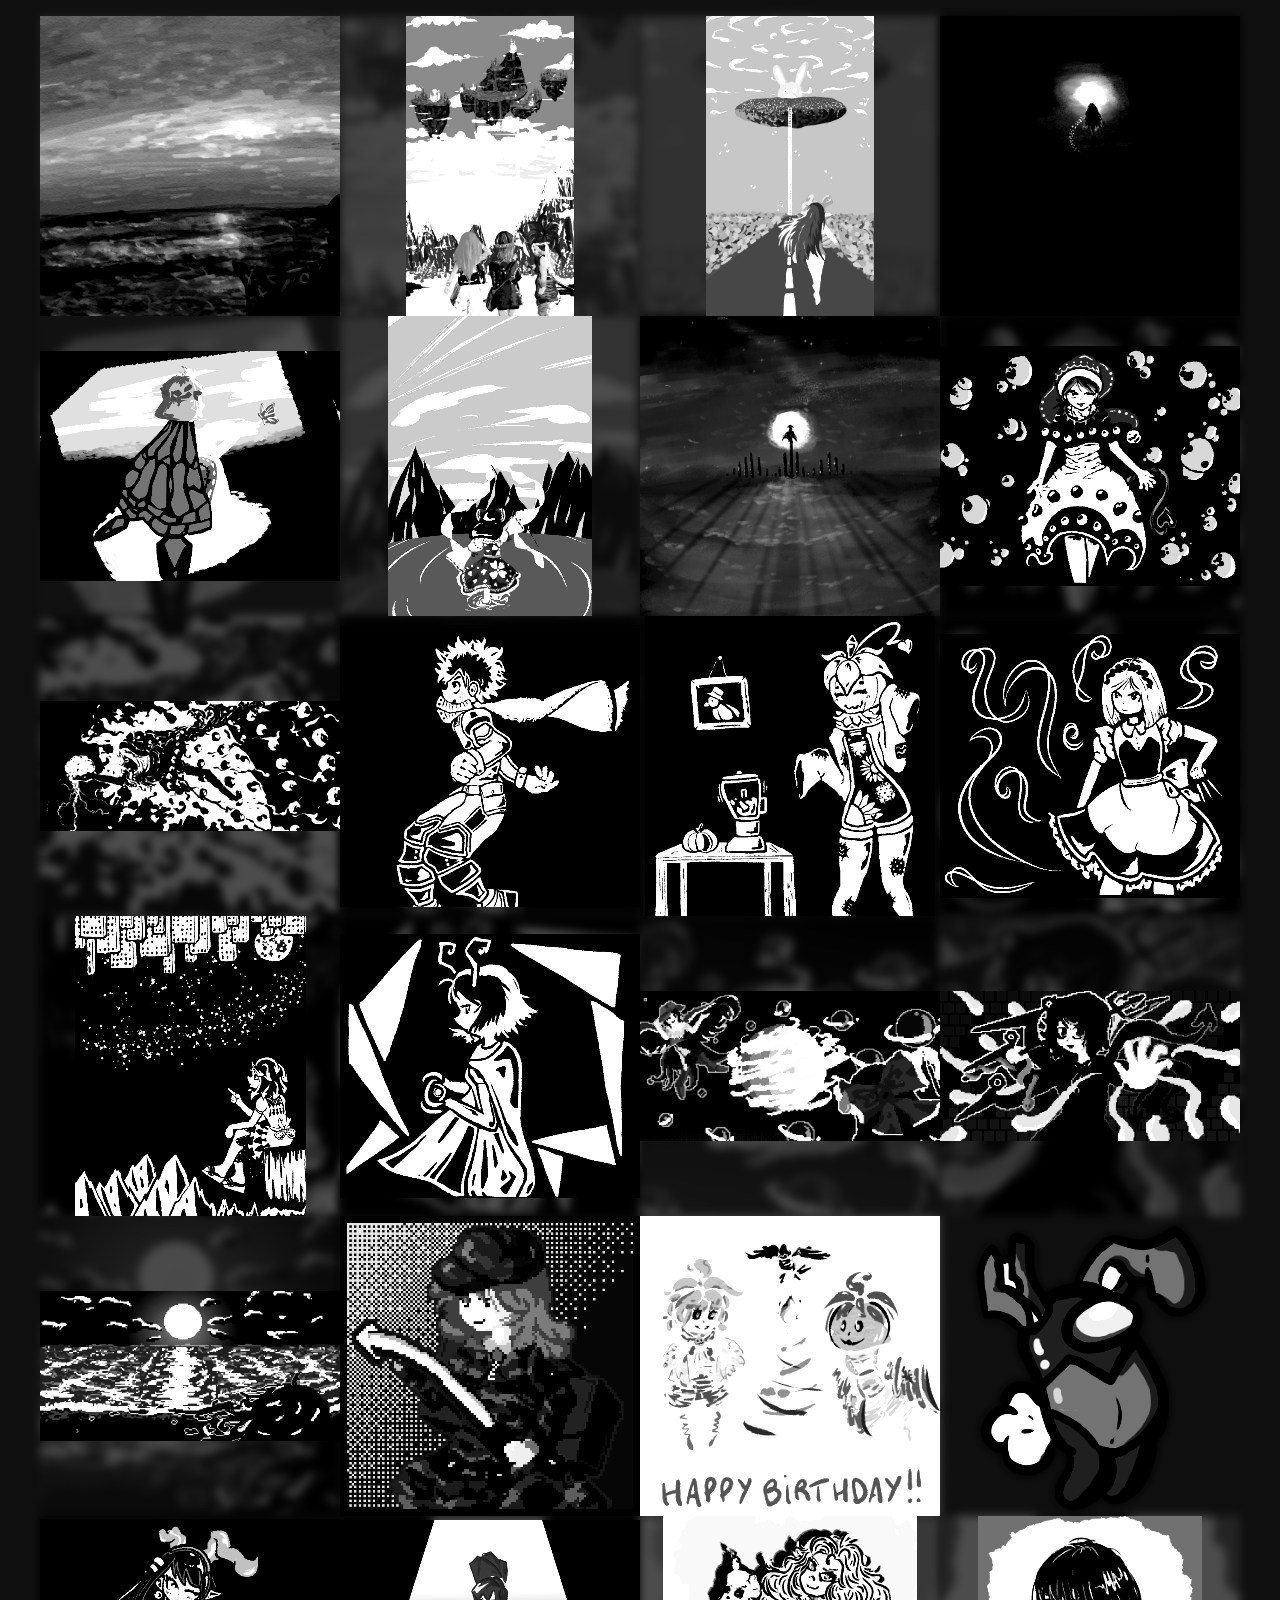
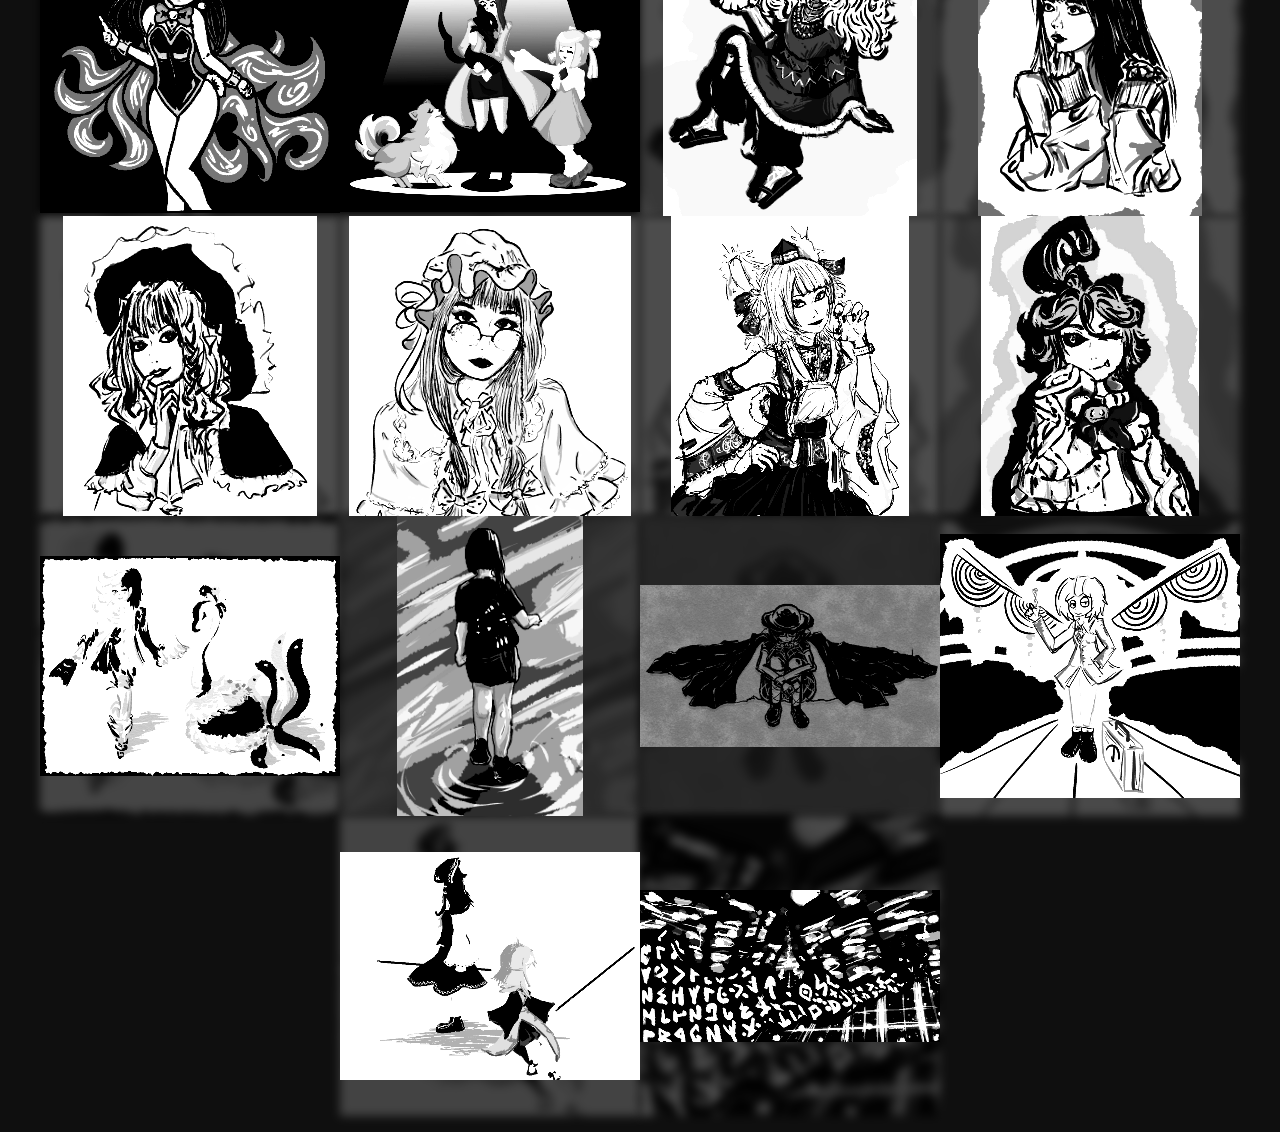
==== gallery.html @ 08e2b356 "First version" ====
<!DOCTYPE html>
<html lang="en">

<head>
  <meta charset="UTF-8">
  <meta name="viewport" content="width=device-width, initial-scale=1.0">
  <title>Portfolio</title>
  <link rel="stylesheet" href="index.css">
</head>

<body>
</body>

<script type="text/javascript" src="van-1.5.2.min.js"></script>
<script type="module" src="gallery.js"></script>
</html>
---- index.css ----
:root {
  --primary-color: #dddddd;
  --secondary-color: #0f0f0f;
}

@font-face {
  font-family: "Monaspace Neon";
  src: 
    local("Monaspace Neon"),
    url("fonts/monaspace-neon-latin-200-normal.woff2") format("woff2");
  font-weight: lighter;
  font-style: normal;
}


@font-face {
  font-family: "Monaspace Neon";
  src: 
    local("Monaspace Neon"),
    url("fonts/monaspace-neon-latin-400-normal.woff2") format("woff2");
  font-weight: normal;
  font-style: normal;
}

@font-face {
  font-family: "Monaspace Neon";
  src: 
    local("Monaspace Neon"),
    url("fonts/monaspace-neon-latin-700-normal.woff2") format("woff2");
  font-weight: bold;
  font-style: normal;
}

@font-face {
  font-family: "Monaspace Neon";
  src: 
    local("Monaspace Neon"),
    url("fonts/monaspace-neon-latin-800-normal.woff2") format("woff2");
  font-weight: bolder;
  font-style: normal;
}

@font-face {
  font-family: "Monaspace Neon";
  src: 
    local("Monaspace Neon"),
    url("fonts/monaspace-neon-latin-200-italic.woff2") format("woff2");
  font-weight: lighter;
  font-style: italic;
}


@font-face {
  font-family: "Monaspace Neon";
  src: 
    local("Monaspace Neon"),
    url("fonts/monaspace-neon-latin-400-italic.woff2") format("woff2");
  font-weight: normal;
  font-style: italic;
}

@font-face {
  font-family: "Monaspace Neon";
  src: 
    local("Monaspace Neon"),
    url("fonts/monaspace-neon-latin-700-italic.woff2") format("woff2");
  font-weight: bold;
  font-style: italic;
}

@font-face {
  font-family: "Monaspace Neon";
  src: 
    local("Monaspace Neon"),
    url("fonts/monaspace-neon-latin-800-italic.woff2") format("woff2");
  font-weight: bolder;
  font-style: italic;
}

html,
body {
  height: 100%;
  width: 100%;
  margin: 0;
  padding: 0;
}

html {
  background-color: var(--secondary-color);
}

* {
  font-family: "Monaspace Neon", monospace;
}


a.link {
  display: block;
  text-decoration: none;
  padding: 1em;
  width: 500px;
  text-align: center;
  background-color: var(--secondary-color);
  color: var(--primary-color);
  transition: background-color 0.1s linear, color 0.1s linear;
  font-weight: bold;
  text-transform: uppercase;
}

a.link:hover,
a.link:focus-visible {
  background-color: var(--primary-color);
  color: var(--secondary-color);
  outline: 0;
}

div.border:has(a.link) {
  padding: 10px;
  transition: border-color 0.5s linear;
  border: 1px solid transparent;
}

div.border:has(a.link:hover, a.link:focus-visible) {
  border: 1px solid var(--primary-color);
}


.gallery {
  display: flex;
  flex-direction: row;
  flex-wrap: wrap;
  justify-content: center;
  padding: 1em 2em;
}

.gallery .card {
  display: flex;
  justify-content: center;
  align-items: center;
  position: relative;
  width: 300px;
  height: 300px;
}

.gallery .card img.back {
  position: absolute;
  object-fit: cover;
  top: 0;
  left: 0;
  width: 300px;
  height: 300px;
  filter: grayscale(1) blur(5px) brightness(30%);
  transition: filter 0.2s ease-out, transform 0.1s ease-out;
  z-index: -5;
}

.gallery .card:hover img.back {
  filter: grayscale(1) blur(10px) brightness(0%);
  transform: scale(0.95);
  z-index: -5;
}

.gallery .card img.fore {
  /* object-fit: contain; */
  max-width: 100%;
  max-height: 100%;
  filter: grayscale(1) contrast(200%) ;
  transition: all 0.2s ease-out, border 0.5s linear;
  border: 2px solid transparent;
  z-index: 0;
  padding: 2em;
}

.gallery .card:hover img.fore {
  max-width: 120%;
  max-height: 120%;
  cursor: pointer;
  filter: grayscale(0) contrast(100%);
  border-color: var(--primary-color);
  background-color: var(--secondary-color) ;
  z-index: 5;
}

.gallery .viewer {
  display: flex; 
  justify-content: center; 
  align-items:center; 
  width: 100%; 
  height: 100%;
}

.gallery .viewer img {
  cursor: pointer; 
  max-width: calc(100% - 16px); 
  max-height: calc(100% - 16px);
}


.modal {
  display: flex;
  justify-content: center;
  align-items: center;
  position: fixed;
  z-index: 1000;
  left: 0;
  top: 0;
  width: 100%;
  height: 100%;
  overflow: auto;
  background-color: rgb(0,0,0);
  background-color: rgba(0,0,0,0.8);
}

.modal .modal-content {
  position: absolute;
  background-color: var(--secondary-color);
  border: 3px solid var(--primary-color);
  margin: 15% auto;
  width: 80%;
  height: 90%;
  filter: blur(0);
  animation: appear 0.3s cubic-bezier(0.175, 0.885, 0.32, 1.275);
}


.modal button.modal-close {
  cursor: pointer;
  position: absolute; 
  top: 0; 
  right: 0;
  width: 30px;
  height: 30px;
  margin: 0.5em;
  font-size: large;
  background-color: var(--secondary-color);
  color: var(--primary-color);
  border: 1px solid var(--primary-color);
  border-radius: 0;
}

.modal button.modal-close:hover {
  background-color: var(--primary-color);
  color: var(--secondary-color);
}

@keyframes appear {
  from {
    height: 0%;
    border-color: transparent;
  }
}
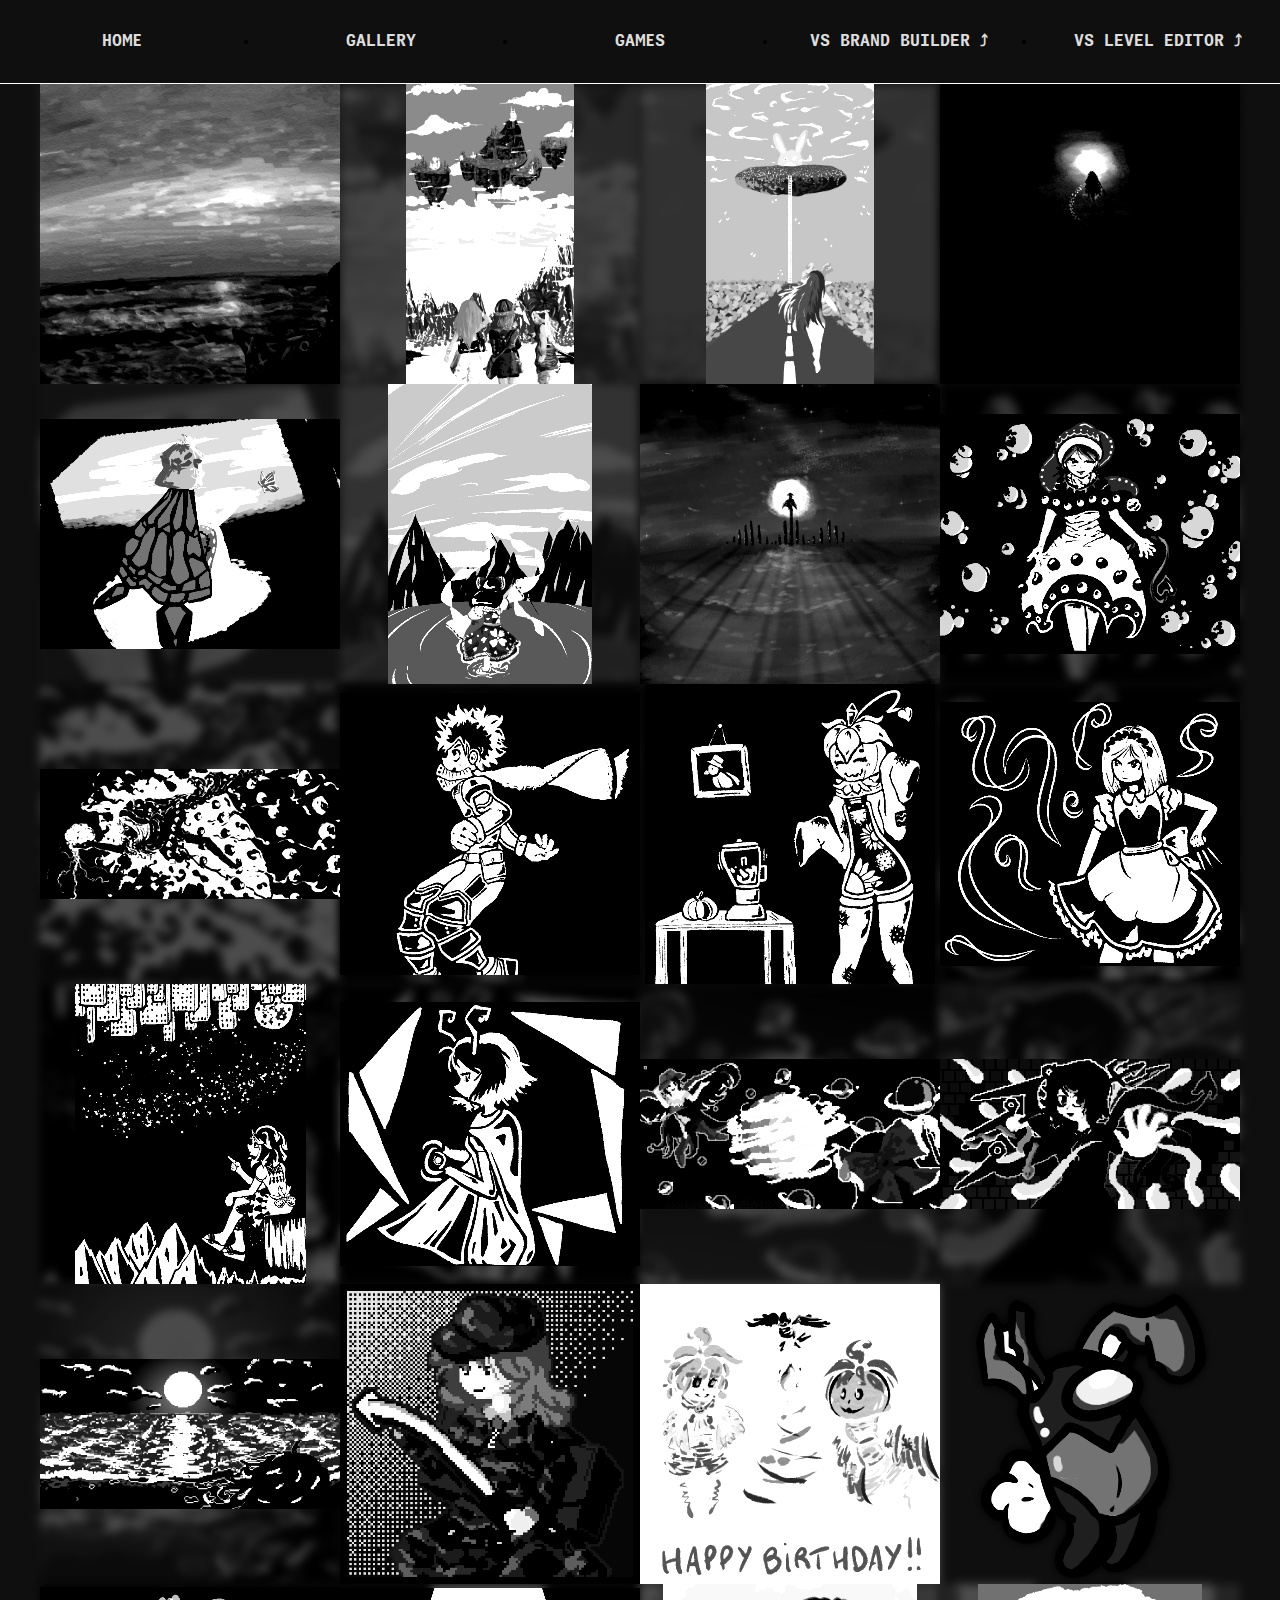
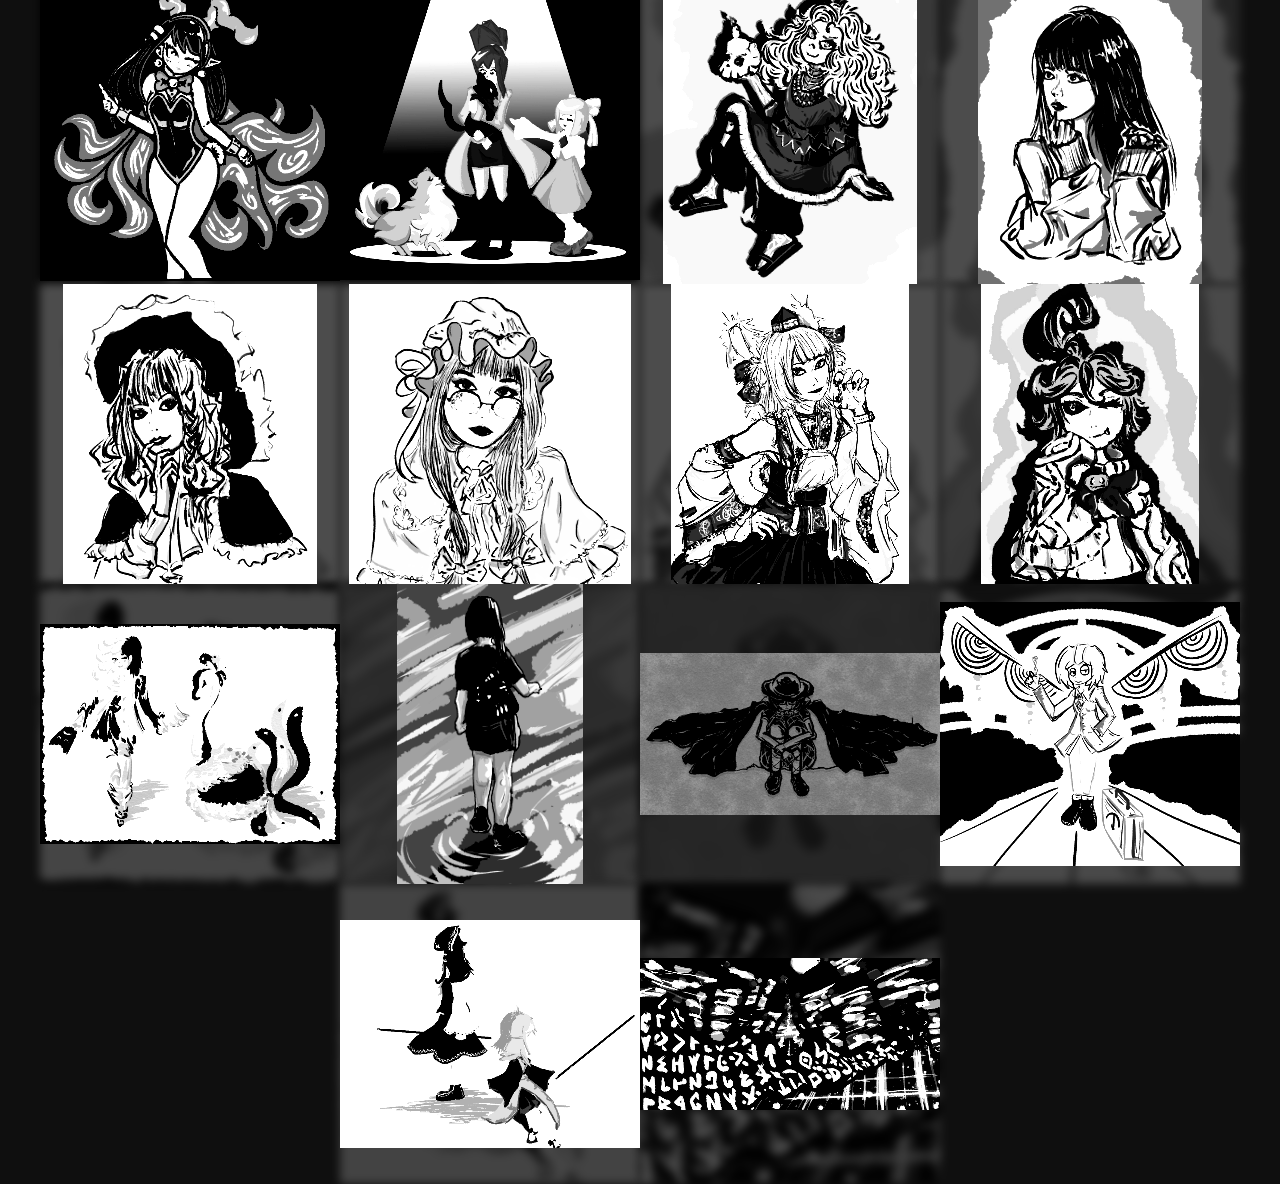
==== commit 8271f786: "Add more analytics" ====
--- a/gallery.html
+++ b/gallery.html
@@ -6,11 +6,14 @@
   <meta name="viewport" content="width=device-width, initial-scale=1.0">
   <title>Portfolio</title>
   <link rel="stylesheet" href="index.css">
+  <script defer data-domain="aleryc.fr" src="https://plausible.aleryc.fr/js/script.outbound-links.tagged-event.js"></script>
 </head>
 
 <body>
+  <nav></nav>
 </body>
 
 <script type="text/javascript" src="van-1.5.2.min.js"></script>
 <script type="module" src="gallery.js"></script>
+<script type="module" src="header.js"></script>
 </html>--- a/index.css
+++ b/index.css
@@ -17,7 +17,7 @@
   font-family: "Monaspace Neon";
   src: 
     local("Monaspace Neon"),
-    url("fonts/monaspace-neon-latin-400-normal.woff2") format("woff2");
+    url("public/fonts/monaspace-neon-latin-400-normal.woff2") format("woff2");
   font-weight: normal;
   font-style: normal;
 }
@@ -26,7 +26,7 @@
   font-family: "Monaspace Neon";
   src: 
     local("Monaspace Neon"),
-    url("fonts/monaspace-neon-latin-700-normal.woff2") format("woff2");
+    url("public/fonts/monaspace-neon-latin-700-normal.woff2") format("woff2");
   font-weight: bold;
   font-style: normal;
 }
@@ -35,7 +35,7 @@
   font-family: "Monaspace Neon";
   src: 
     local("Monaspace Neon"),
-    url("fonts/monaspace-neon-latin-800-normal.woff2") format("woff2");
+    url("public/fonts/monaspace-neon-latin-800-normal.woff2") format("woff2");
   font-weight: bolder;
   font-style: normal;
 }
@@ -44,7 +44,7 @@
   font-family: "Monaspace Neon";
   src: 
     local("Monaspace Neon"),
-    url("fonts/monaspace-neon-latin-200-italic.woff2") format("woff2");
+    url("public/fonts/monaspace-neon-latin-200-italic.woff2") format("woff2");
   font-weight: lighter;
   font-style: italic;
 }
@@ -54,7 +54,7 @@
   font-family: "Monaspace Neon";
   src: 
     local("Monaspace Neon"),
-    url("fonts/monaspace-neon-latin-400-italic.woff2") format("woff2");
+    url("public/fonts/monaspace-neon-latin-400-italic.woff2") format("woff2");
   font-weight: normal;
   font-style: italic;
 }
@@ -63,7 +63,7 @@
   font-family: "Monaspace Neon";
   src: 
     local("Monaspace Neon"),
-    url("fonts/monaspace-neon-latin-700-italic.woff2") format("woff2");
+    url("public/fonts/monaspace-neon-latin-700-italic.woff2") format("woff2");
   font-weight: bold;
   font-style: italic;
 }
@@ -72,7 +72,7 @@
   font-family: "Monaspace Neon";
   src: 
     local("Monaspace Neon"),
-    url("fonts/monaspace-neon-latin-800-italic.woff2") format("woff2");
+    url("public/fonts/monaspace-neon-latin-800-italic.woff2") format("woff2");
   font-weight: bolder;
   font-style: italic;
 }
@@ -98,15 +98,15 @@
   display: block;
   text-decoration: none;
   padding: 1em;
-  width: 500px;
   text-align: center;
   background-color: var(--secondary-color);
   color: var(--primary-color);
-  transition: background-color 0.1s linear, color 0.1s linear;
+  transition: background-color 0.2s linear, color 0.2s linear;
   font-weight: bold;
   text-transform: uppercase;
 }
 
+
 a.link:hover,
 a.link:focus-visible {
   background-color: var(--primary-color);
@@ -114,14 +114,43 @@
   outline: 0;
 }
 
-div.border:has(a.link) {
+.border:has(a.link) {
+  width: 80%;
+  /* margin: 0 10px; */
   padding: 10px;
-  transition: border-color 0.5s linear;
+  transition: border-color 0.7s linear;
   border: 1px solid transparent;
 }
 
-div.border:has(a.link:hover, a.link:focus-visible) {
+.border:has(a.link:hover, a.link:focus-visible) {
   border: 1px solid var(--primary-color);
+}
+
+
+nav {
+  background-color: var(--secondary-color);
+  border-bottom: 1px solid white;
+  z-index: 10;
+}
+
+nav > ul {
+  margin: 0;
+  padding: 5px 0;
+  display: flex;
+  flex-direction: row;
+  justify-content: center;
+  align-items: center;
+  gap: 1em;
+}
+
+@media screen and (max-width: 600px) {
+
+  nav > ul {
+    flex-direction: column;
+  }
+}
+nav > ul > li {
+  flex-grow: 1;
 }
 
 
@@ -130,7 +159,7 @@
   flex-direction: row;
   flex-wrap: wrap;
   justify-content: center;
-  padding: 1em 2em;
+  /* padding: 1em 2em; */
 }
 
 .gallery .card {
@@ -168,7 +197,7 @@
   transition: all 0.2s ease-out, border 0.5s linear;
   border: 2px solid transparent;
   z-index: 0;
-  padding: 2em;
+  /* padding: 2em; */
 }
 
 .gallery .card:hover img.fore {
@@ -248,4 +277,93 @@
     height: 0%;
     border-color: transparent;
   }
-}+}
+
+
+.game-cards {
+  display: flex;
+  flex-direction: column;
+  padding-top: 1em;
+  gap: 2em
+}
+
+.game-card {
+  border: 1px solid transparent;
+  padding: 10px;
+  margin: 10px;
+  transition: border 0.7s linear;
+  width: 70%;
+  margin: auto;
+}
+
+.game-card .game-card-border {
+  display: flex;
+  flex-direction: row;
+  justify-content: space-between;
+  align-items: center;
+  padding: 1em;
+  background-color: var(--secondary-color);
+  transition: background-color 0.2s ease-out;
+}
+
+@media screen and (max-width: 600px) {
+  .game-card .game-card-border {
+    flex-direction: column;
+    gap: 1em;
+    padding-bottom: 2em;
+    border-bottom: 1px solid var(--primary-color);
+  }
+
+  .game-card .game-card-border .game-card-title {
+    text-align: center;
+  }
+}
+
+.game-card .game-card-border .game-card-title {
+  color: var(--primary-color);
+}
+
+.game-card .game-card-border .game-card-button {
+  display: flex;
+  align-items: center;
+  background-color: var(--secondary-color);
+  color: var(--primary-color);
+  border: 2px solid var(--primary-color);
+  text-decoration: none;
+  padding: 0.5em 1em;
+  gap: 1em;
+  transition: all 0.2s ease-out;
+}
+
+.game-card .game-card-border .game-card-button img {
+  height: 24px;
+  transition: all 0.2s ease-out;
+}
+
+.game-card .game-card-border .game-card-button:hover {
+  background-color: var(--primary-color);
+  border-color: var(--secondary-color);
+  color: var(--secondary-color);
+}
+
+.game-card .game-card-border .game-card-button:hover img {
+  filter: invert(100%);
+}
+
+.game-card:has(.game-card-button:hover)  {
+  border-color: var(--primary-color);
+}
+
+.game-card:has(.game-card-button:hover) .game-card-border {
+  background-color: var(--primary-color);
+}
+
+.game-card:has(.game-card-button:hover) .game-card-title {
+  background-color: var(--primary-color);
+  color: var(--secondary-color);
+}
+
+
+
+
+
